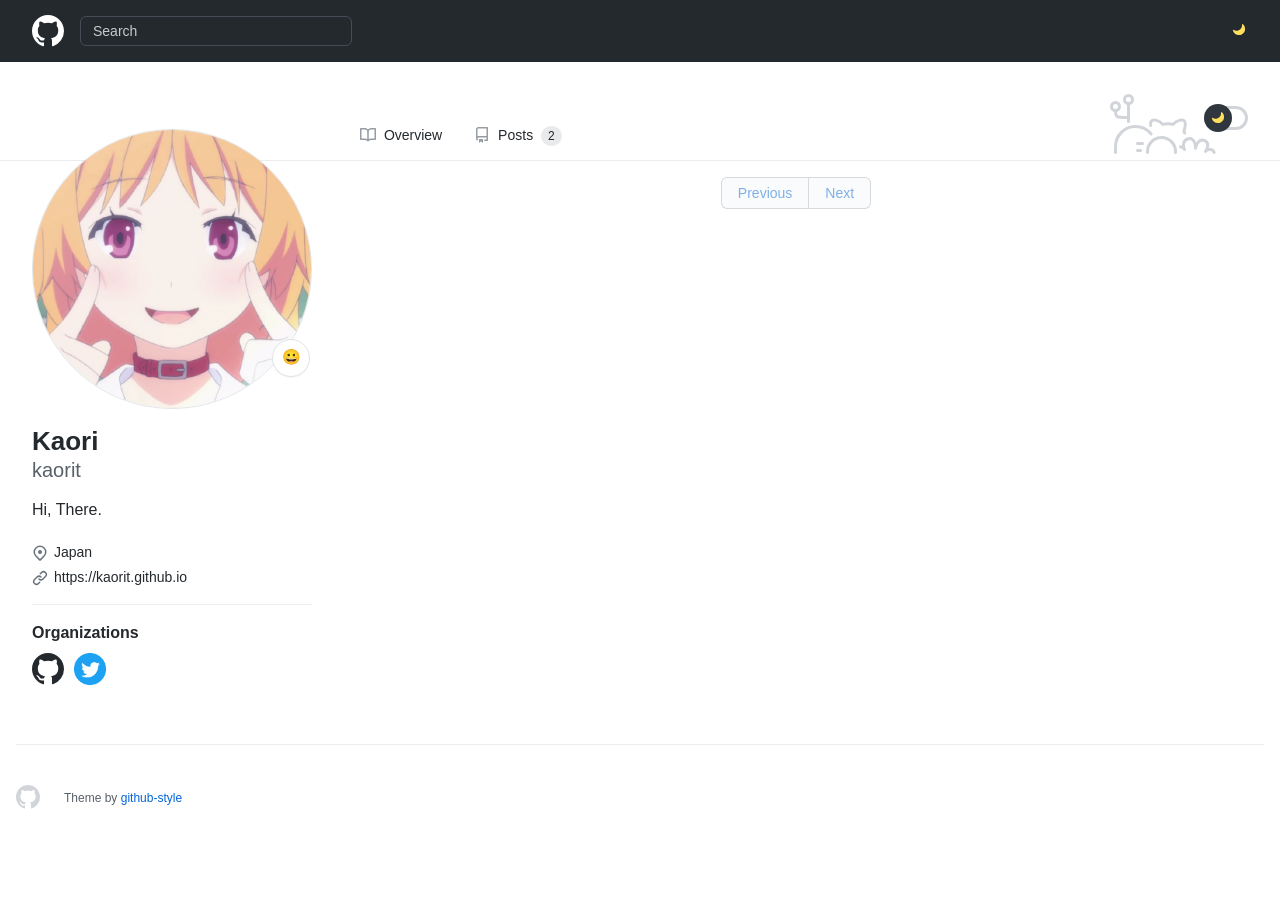
==== categories/index.html @ b24b8932 "Publishing to gh-pages (publish.sh)" ====
<!DOCTYPE html>
<html lang="ja-jp">
<head>
    <meta charset="utf-8">
    <meta name="viewport" content="width=device-width">
    <script type="application/javascript" src='https://kaorit.github.io/js/theme-mode.js'></script>
    <link rel="stylesheet" href='https://kaorit.github.io/css/frameworks.min.css' />
    <link rel="stylesheet" href='https://kaorit.github.io/css/github.min.css' />
    <link rel="stylesheet" href='https://kaorit.github.io/css/github-style.css' />
    <link rel="stylesheet" href='https://kaorit.github.io/css/light.css' />
    <link rel="stylesheet" href='https://kaorit.github.io/css/dark.css' />
    <link rel="stylesheet" href='https://kaorit.github.io/css/syntax.css' />
    <title>Categories - My Notes</title>
    
    <link rel="icon" type="image/x-icon" href='/images/favicon.png'>
    
    <meta name="theme-color" content="#1e2327">

    
    <meta name="description"
  content="" />
<meta name="keywords"
  content='blog, google analytics' />
<meta name="robots" content="noodp" />
<link rel="canonical" href="https://kaorit.github.io/categories/" />


<meta name="twitter:card" content="summary" />
<meta name="twitter:title" content="Categories - My Notes" />
<meta name="twitter:description"
  content="" />
<meta name="twitter:site" content="https://kaorit.github.io/" />
<meta name="twitter:creator" content="" />
<meta name="twitter:image"
  content="https://kaorit.github.io/">


<meta property="og:type" content="website" />
<meta property="og:title" content="Categories - My Notes">
<meta property="og:description"
  content="" />
<meta property="og:url" content="https://kaorit.github.io/categories/" />
<meta property="og:site_name" content="Categories" />
<meta property="og:image"
  content="https://kaorit.github.io/">
<meta property="og:image:width" content="2048">
<meta property="og:image:height" content="1024">




<link href="/categories/index.xml" rel="alternate" type="application/rss+xml" title="My Notes" />









</head>

<body>
  <div style="position: relative">
  <header class="Header js-details-container Details px-3 px-md-4 px-lg-5 flex-wrap flex-md-nowrap open Details--on">
    <div class="Header-item mobile-none" style="margin-top: -4px; margin-bottom: -4px;">
      <a class="Header-link" href="https://kaorit.github.io/">
        <svg class="octicon" height="32" viewBox="0 0 16 16" version="1.1" width="32">
          <path fill-rule="evenodd"
            d="M8 0C3.58 0 0 3.58 0 8c0 3.54 2.29 6.53 5.47 7.59.4.07.55-.17.55-.38 0-.19-.01-.82-.01-1.49-2.01.37-2.53-.49-2.69-.94-.09-.23-.48-.94-.82-1.13-.28-.15-.68-.52-.01-.53.63-.01 1.08.58 1.23.82.72 1.21 1.87.87 2.33.66.07-.52.28-.87.51-1.07-1.78-.2-3.64-.89-3.64-3.95 0-.87.31-1.59.82-2.15-.08-.2-.36-1.02.08-2.12 0 0 .67-.21 2.2.82.64-.18 1.32-.27 2-.27.68 0 1.36.09 2 .27 1.53-1.04 2.2-.82 2.2-.82.44 1.1.16 1.92.08 2.12.51.56.82 1.27.82 2.15 0 3.07-1.87 3.75-3.65 3.95.29.25.54.73.54 1.48 0 1.07-.01 1.93-.01 2.2 0 .21.15.46.55.38A8.013 8.013 0 0016 8c0-4.42-3.58-8-8-8z">
          </path>
        </svg>
      </a>
    </div>
    <div class="Header-item d-md-none">
      <button class="Header-link btn-link js-details-target" type="button"
        onclick="document.querySelector('#header-search').style.display = document.querySelector('#header-search').style.display == 'none'? 'block': 'none'">
        <svg height="24" class="octicon octicon-three-bars" viewBox="0 0 16 16" version="1.1" width="24">
          <path fill-rule="evenodd"
            d="M1 2.75A.75.75 0 011.75 2h12.5a.75.75 0 110 1.5H1.75A.75.75 0 011 2.75zm0 5A.75.75 0 011.75 7h12.5a.75.75 0 110 1.5H1.75A.75.75 0 011 7.75zM1.75 12a.75.75 0 100 1.5h12.5a.75.75 0 100-1.5H1.75z">
          </path>
        </svg>
      </button>
    </div>
    <div style="display: none;" id="header-search"
      class="Header-item Header-item--full flex-column flex-md-row width-full flex-order-2 flex-md-order-none mr-0 mr-md-3 mt-3 mt-md-0 Details-content--hidden-not-important d-md-flex">
      <div
        class="Header-search header-search flex-auto js-site-search position-relative flex-self-stretch flex-md-self-auto mb-3 mb-md-0 mr-0 mr-md-3 scoped-search site-scoped-search js-jump-to">
        <div class="position-relative">
          <form target="_blank" action="https://www.google.com/search" accept-charset="UTF-8" method="get"
            autocomplete="off">
            <label
              class="Header-search-label form-control input-sm header-search-wrapper p-0 js-chromeless-input-container header-search-wrapper-jump-to position-relative d-flex flex-justify-between flex-items-center">
              <input type="text"
                class="Header-search-input form-control input-sm header-search-input jump-to-field js-jump-to-field js-site-search-focus js-site-search-field is-clearable"
                name="q" value="" placeholder="Search" autocomplete="off">
              <input type="hidden" name="q" value="site:https://kaorit.github.io/">
            </label>
          </form>
        </div>
      </div>
    </div>

    <div class="Header-item Header-item--full flex-justify-center d-md-none position-relative">
      <a class="Header-link " href="https://kaorit.github.io/">
        <svg class="octicon octicon-mark-github v-align-middle" height="32" viewBox="0 0 16 16" version="1.1"
          width="32">
          <path fill-rule="evenodd"
            d="M8 0C3.58 0 0 3.58 0 8c0 3.54 2.29 6.53 5.47 7.59.4.07.55-.17.55-.38 0-.19-.01-.82-.01-1.49-2.01.37-2.53-.49-2.69-.94-.09-.23-.48-.94-.82-1.13-.28-.15-.68-.52-.01-.53.63-.01 1.08.58 1.23.82.72 1.21 1.87.87 2.33.66.07-.52.28-.87.51-1.07-1.78-.2-3.64-.89-3.64-3.95 0-.87.31-1.59.82-2.15-.08-.2-.36-1.02.08-2.12 0 0 .67-.21 2.2.82.64-.18 1.32-.27 2-.27.68 0 1.36.09 2 .27 1.53-1.04 2.2-.82 2.2-.82.44 1.1.16 1.92.08 2.12.51.56.82 1.27.82 2.15 0 3.07-1.87 3.75-3.65 3.95.29.25.54.73.54 1.48 0 1.07-.01 1.93-.01 2.2 0 .21.15.46.55.38A8.013 8.013 0 0016 8c0-4.42-3.58-8-8-8z">
          </path>
        </svg>
      </a>
    </div>
    <div class="Header-item" style="margin-right: 0;">
      <a href="javascript:void(0)" class="Header-link no-select" onclick="switchTheme()">
        <svg style="fill: var(--color-profile-color-modes-toggle-moon);" class="no-select" viewBox="0 0 16 16"
          version="1.1" width="16" height="16">
          <path fill-rule="evenodd" clip-rule="evenodd"
            d="M4.52208 7.71754C7.5782 7.71754 10.0557 5.24006 10.0557 2.18394C10.0557 1.93498 10.0392 1.68986 10.0074 1.44961C9.95801 1.07727 10.3495 0.771159 10.6474 0.99992C12.1153 2.12716 13.0615 3.89999 13.0615 5.89383C13.0615 9.29958 10.3006 12.0605 6.89485 12.0605C3.95334 12.0605 1.49286 10.001 0.876728 7.24527C0.794841 6.87902 1.23668 6.65289 1.55321 6.85451C2.41106 7.40095 3.4296 7.71754 4.52208 7.71754Z">
          </path>
        </svg>
      </a>
    </div>
  </header>
</div>
  
<div class="application-main">
  <main>
    


<div class="mt-4 position-sticky top-0 d-none d-md-block bg-white width-full border-bottom color-border-secondary"
  style="z-index:3;">
  <div class="container-xl px-3 px-md-4 px-lg-5">
    <div class="gutter-condensed gutter-lg flex-column flex-md-row d-flex">
      <div class="flex-shrink-0 col-12 col-md-3 mb-4 mb-md-0">
      </div>
      <div class="flex-shrink-0 col-12 col-md-9 mb-4 mb-md-0">
        <div class="UnderlineNav width-full box-shadow-none hx_UnderlineNav-with-profile-color-modes-banner">
          <nav class="UnderlineNav-body">
            <a class="UnderlineNav-item " href="https://kaorit.github.io/">
              <svg class="octicon octicon-book UnderlineNav-octicon hide-sm" height="16" viewBox="0 0 16 16"
                version="1.1" width="16">
                <path fill-rule="evenodd"
                  d="M0 1.75A.75.75 0 01.75 1h4.253c1.227 0 2.317.59 3 1.501A3.744 3.744 0 0111.006 1h4.245a.75.75 0 01.75.75v10.5a.75.75 0 01-.75.75h-4.507a2.25 2.25 0 00-1.591.659l-.622.621a.75.75 0 01-1.06 0l-.622-.621A2.25 2.25 0 005.258 13H.75a.75.75 0 01-.75-.75V1.75zm8.755 3a2.25 2.25 0 012.25-2.25H14.5v9h-3.757c-.71 0-1.4.201-1.992.572l.004-7.322zm-1.504 7.324l.004-5.073-.002-2.253A2.25 2.25 0 005.003 2.5H1.5v9h3.757a3.75 3.75 0 011.994.574z">
                </path>
              </svg>
              Overview
            </a>
            <a class="UnderlineNav-item " href="https://kaorit.github.io//post/">
              <svg class="octicon octicon-repo UnderlineNav-octicon hide-sm" height="16" viewBox="0 0 16 16"
                version="1.1" width="16">
                <path fill-rule="evenodd"
                  d="M2 2.5A2.5 2.5 0 014.5 0h8.75a.75.75 0 01.75.75v12.5a.75.75 0 01-.75.75h-2.5a.75.75 0 110-1.5h1.75v-2h-8a1 1 0 00-.714 1.7.75.75 0 01-1.072 1.05A2.495 2.495 0 012 11.5v-9zm10.5-1V9h-8c-.356 0-.694.074-1 .208V2.5a1 1 0 011-1h8zM5 12.25v3.25a.25.25 0 00.4.2l1.45-1.087a.25.25 0 01.3 0L8.6 15.7a.25.25 0 00.4-.2v-3.25a.25.25 0 00-.25-.25h-3.5a.25.25 0 00-.25.25z">
                </path>
              </svg>
              Posts
              <span class="Counter">2</span>
            </a>
          </nav>
          <div class="profile-color-modes js-promo-color-modes-banner-profile isInitialToggle">
            <svg width="106" height="60" viewBox="0 0 106 60" fill="none" stroke-width="3" stroke-linecap="round"
              stroke-linejoin="round" xmlns="http://www.w3.org/2000/svg">
              <g class="profile-color-modes-illu-group profile-color-modes-illu-red">
                <path d="M37.5 58.5V57.5C37.5 49.768 43.768 43.5 51.5 43.5V43.5C59.232 43.5 65.5 49.768 65.5 57.5V58.5">
                </path>
              </g>
              <g class="profile-color-modes-illu-group profile-color-modes-illu-orange">
                <path
                  d="M104.07 58.5C103.401 55.092 97.7635 54.3869 95.5375 57.489C97.4039 54.6411 99.7685 48.8845 94.6889 46.6592C89.4817 44.378 86.1428 50.1604 85.3786 54.1158C85.9519 50.4768 83.7226 43.294 78.219 44.6737C72.7154 46.0534 72.7793 51.3754 74.4992 55.489C74.169 54.7601 72.4917 53.3567 70.5 52.8196">
                </path>
              </g>
              <g class="profile-color-modes-illu-group profile-color-modes-illu-purple">
                <path
                  d="M5.51109 58.5V52.5C5.51109 41.4543 14.4654 32.5 25.5111 32.5C31.4845 32.5 36.8464 35.1188 40.5111 39.2709C40.7212 39.5089 40.9258 39.7521 41.1245 40">
                </path>
                <path d="M27.511 49.5C29.6777 49.5 28.911 49.5 32.511 49.5"></path>
                <path d="M27.511 56.5C29.6776 56.5 26.911 56.5 30.511 56.5"></path>
              </g>
              <g class="profile-color-modes-illu-group profile-color-modes-illu-green">
                <circle cx="5.5" cy="12.5" r="4"></circle>
                <circle cx="18.5" cy="5.5" r="4"></circle>
                <path d="M18.5 9.5L18.5 27.5"></path>
                <path d="M18.5 23.5C6 23.5 5.5 23.6064 5.5 16.5"></path>
              </g>
              <g class="profile-color-modes-illu-group profile-color-modes-illu-blue">
                <g class="profile-color-modes-illu-frame">
                  <path
                    d="M40.6983 31.5C40.5387 29.6246 40.6456 28.0199 41.1762 27.2317C42.9939 24.5312 49.7417 26.6027 52.5428 30.2409C54.2551 29.8552 56.0796 29.6619 57.9731 29.6619C59.8169 29.6619 61.5953 29.8452 63.2682 30.211C66.0833 26.5913 72.799 24.5386 74.6117 27.2317C75.6839 28.8246 75.0259 33.7525 73.9345 37.5094C74.2013 37.9848 74.4422 38.4817 74.6555 39">
                  </path>
                </g>
                <g class="profile-color-modes-illu-frame">
                  <path
                    d="M41.508 31.5C41.6336 31.2259 41.7672 30.9582 41.9085 30.6968C40.7845 26.9182 40.086 21.8512 41.1762 20.2317C42.9939 17.5312 49.7417 19.6027 52.5428 23.2409C54.2551 22.8552 56.0796 22.6619 57.9731 22.6619C59.8169 22.6619 61.5953 22.8452 63.2682 23.211C66.0833 19.5913 72.799 17.5386 74.6117 20.2317C75.6839 21.8246 75.0259 26.7525 73.9345 30.5094C75.1352 32.6488 75.811 35.2229 75.811 38.2283C75.811 38.49 75.8058 38.7472 75.7957 39">
                  </path>
                  <path d="M49.4996 33V35.6757"></path>
                  <path d="M67.3375 33V35.6757"></path>
                </g>
                <g class="profile-color-modes-illu-frame">
                  <path
                    d="M41.508 31.5C41.6336 31.2259 41.7672 30.9582 41.9085 30.6968C40.7845 26.9182 40.086 21.8512 41.1762 20.2317C42.9939 17.5312 49.7417 19.6027 52.5428 23.2409C54.2551 22.8552 56.0796 22.6619 57.9731 22.6619C59.8169 22.6619 61.5953 22.8452 63.2682 23.211C66.0833 19.5913 72.799 17.5386 74.6117 20.2317C75.6839 21.8246 75.0259 26.7525 73.9345 30.5094C75.1352 32.6488 75.811 35.2229 75.811 38.2283C75.811 38.49 75.8058 38.7472 75.7957 39">
                  </path>
                </g>
                <g class="profile-color-modes-illu-frame">
                  <path
                    d="M41.508 31.5C41.6336 31.2259 41.7672 30.9582 41.9085 30.6968C40.7845 26.9182 40.086 21.8512 41.1762 20.2317C42.9939 17.5312 49.7417 19.6027 52.5428 23.2409C54.2551 22.8552 56.0796 22.6619 57.9731 22.6619C59.8169 22.6619 61.5953 22.8452 63.2682 23.211C66.0833 19.5913 72.799 17.5386 74.6117 20.2317C75.6839 21.8246 75.0259 26.7525 73.9345 30.5094C75.1352 32.6488 75.811 35.2229 75.811 38.2283C75.811 38.49 75.8058 38.7472 75.7957 39">
                  </path>
                  <path d="M49.4996 33V35.6757"></path>
                  <path d="M67.3375 33V35.6757"></path>
                </g>
                <g class="profile-color-modes-illu-frame">
                  <path
                    d="M41.508 31.5C41.6336 31.2259 41.7672 30.9582 41.9085 30.6968C40.7845 26.9182 40.086 21.8512 41.1762 20.2317C42.9939 17.5312 49.7417 19.6027 52.5428 23.2409C54.2551 22.8552 56.0796 22.6619 57.9731 22.6619C59.8169 22.6619 61.5953 22.8452 63.2682 23.211C66.0833 19.5913 72.799 17.5386 74.6117 20.2317C75.6839 21.8246 75.0259 26.7525 73.9345 30.5094C75.1352 32.6488 75.811 35.2229 75.811 38.2283C75.811 38.49 75.8058 38.7472 75.7957 39">
                  </path>
                </g>
                <g class="profile-color-modes-illu-frame">
                  <path
                    d="M41.508 31.5C41.6336 31.2259 41.7672 30.9582 41.9085 30.6968C40.7845 26.9182 40.086 21.8512 41.1762 20.2317C42.9939 17.5312 49.7417 19.6027 52.5428 23.2409C54.2551 22.8552 56.0796 22.6619 57.9731 22.6619C59.8169 22.6619 61.5953 22.8452 63.2682 23.211C66.0833 19.5913 72.799 17.5386 74.6117 20.2317C75.6839 21.8246 75.0259 26.7525 73.9345 30.5094C75.1352 32.6488 75.811 35.2229 75.811 38.2283C75.811 38.49 75.8058 38.7472 75.7957 39">
                  </path>
                  <path d="M49.4996 33V35.6757"></path>
                  <path d="M67.3375 33V35.6757"></path>
                </g>
                <g class="profile-color-modes-illu-frame">
                  <path
                    d="M73.4999 40.2236C74.9709 38.2049 75.8108 35.5791 75.8108 32.2283C75.8108 29.2229 75.1351 26.6488 73.9344 24.5094C75.0258 20.7525 75.6838 15.8246 74.6116 14.2317C72.7989 11.5386 66.0832 13.5913 63.2681 17.211C61.5952 16.8452 59.8167 16.6619 57.973 16.6619C56.0795 16.6619 54.2549 16.8552 52.5427 17.2409C49.7416 13.6027 42.9938 11.5312 41.176 14.2317C40.0859 15.8512 40.7843 20.9182 41.9084 24.6968C41.003 26.3716 40.4146 28.3065 40.2129 30.5">
                  </path>
                  <path d="M82.9458 30.5471L76.8413 31.657"></path>
                  <path d="M76.2867 34.4319L81.8362 37.7616"></path>
                  <path d="M49.4995 27.8242V30.4999"></path>
                  <path d="M67.3374 27.8242V30.4998"></path>
                </g>
                <g class="profile-color-modes-illu-frame">
                  <path
                    d="M45.3697 34.2658C41.8877 32.1376 39.7113 28.6222 39.7113 23.2283C39.7113 20.3101 40.3483 17.7986 41.4845 15.6968C40.3605 11.9182 39.662 6.85125 40.7522 5.23168C42.5699 2.53117 49.3177 4.6027 52.1188 8.24095C53.831 7.85521 55.6556 7.66186 57.5491 7.66186C59.3929 7.66186 61.1713 7.84519 62.8442 8.21095C65.6593 4.59134 72.375 2.5386 74.1877 5.23168C75.2599 6.82461 74.6019 11.7525 73.5105 15.5094C74.7112 17.6488 75.3869 20.2229 75.3869 23.2283C75.3869 28.6222 73.2105 32.1376 69.7285 34.2658C70.8603 35.5363 72.6057 38.3556 73.3076 40">
                  </path>
                  <path d="M49.0747 19.8242V22.4999"></path>
                  <path
                    d="M54.0991 28C54.6651 29.0893 55.7863 30.0812 57.9929 30.0812C59.0642 30.0812 59.8797 29.8461 60.5 29.4788">
                  </path>
                  <path d="M66.9126 19.8242V22.4999"></path>
                  <path d="M33.2533 20.0237L39.0723 22.1767"></path>
                  <path d="M39.1369 25.0058L33.0935 27.3212"></path>
                  <path d="M81.8442 19.022L76.0252 21.1751"></path>
                  <path d="M75.961 24.0041L82.0045 26.3196"></path>
                </g>
                <g class="profile-color-modes-illu-frame">
                  <path
                    d="M73.4999 40.2236C74.9709 38.2049 75.8108 35.5791 75.8108 32.2283C75.8108 29.2229 75.1351 26.6488 73.9344 24.5094C75.0258 20.7525 75.6838 15.8246 74.6116 14.2317C72.7989 11.5386 66.0832 13.5913 63.2681 17.211C61.5952 16.8452 59.8167 16.6619 57.973 16.6619C56.0795 16.6619 54.2549 16.8552 52.5427 17.2409C49.7416 13.6027 42.9938 11.5312 41.176 14.2317C40.0859 15.8512 40.7843 20.9182 41.9084 24.6968C41.003 26.3716 40.4146 28.3065 40.2129 30.5">
                  </path>
                  <path d="M82.9458 30.5471L76.8413 31.657"></path>
                  <path d="M76.2867 34.4319L81.8362 37.7616"></path>
                  <path d="M49.4995 27.8242V30.4999"></path>
                  <path d="M67.3374 27.8242V30.4998"></path>
                </g>
                <g class="profile-color-modes-illu-frame">
                  <path
                    d="M40.6983 31.5C40.5387 29.6246 40.6456 28.0199 41.1762 27.2317C42.9939 24.5312 49.7417 26.6027 52.5428 30.2409C54.2551 29.8552 56.0796 29.6619 57.9731 29.6619C59.8169 29.6619 61.5953 29.8452 63.2682 30.211C66.0833 26.5913 72.799 24.5386 74.6117 27.2317C75.6839 28.8246 75.0259 33.7525 73.9345 37.5094C74.2013 37.9848 74.4422 38.4817 74.6555 39">
                  </path>
                </g>
              </g>
            </svg>
            <span class="profile-color-modes-toggle js-promo-color-modes-toggle no-select" tabindex="0"
              onclick="switchTheme()">
              <div class="profile-color-modes-toggle-track no-select"></div>
              <div class="profile-color-modes-toggle-thumb js-promo-color-modes-thumb">
                <svg style="fill: var(--color-profile-color-modes-toggle-moon); margin: 7px 0 0 7px;" width="14"
                  height="13" viewBox="0 0 14 13" xmlns="http://www.w3.org/2000/svg">
                  <path fill-rule="evenodd" clip-rule="evenodd"
                    d="M4.52208 7.71754C7.5782 7.71754 10.0557 5.24006 10.0557 2.18394C10.0557 1.93498 10.0392 1.68986 10.0074 1.44961C9.95801 1.07727 10.3495 0.771159 10.6474 0.99992C12.1153 2.12716 13.0615 3.89999 13.0615 5.89383C13.0615 9.29958 10.3006 12.0605 6.89485 12.0605C3.95334 12.0605 1.49286 10.001 0.876728 7.24527C0.794841 6.87902 1.23668 6.65289 1.55321 6.85451C2.41106 7.40095 3.4296 7.71754 4.52208 7.71754Z">
                  </path>
                </svg>
              </div>
            </span>
          </div>
        </div>
      </div>
    </div>
  </div>
</div>

<div class="container-xl px-3 px-md-4 px-lg-5">
  <div class="gutter-condensed gutter-lg flex-column flex-md-row d-flex">
    <div class="flex-shrink-0 col-12 col-md-3 mb-4 mb-md-0">
      <div class="h-card mt-md-n5" style="margin-top:24px">
        <div class="user-profile-sticky-bar js-user-profile-sticky-bar d-none d-md-block" id="headerStuck">
          <div class="user-profile-mini-vcard d-table">
            <span class="user-profile-mini-avatar d-table-cell v-align-middle lh-condensed-ultra pr-2">
              
              <img class="rounded-1 avatar-user" height="32" width="32" src="https://kaorit.github.io/images/avatar.png">
              
            </span>
            <span class="d-table-cell v-align-middle lh-condensed">
              <strong>Kaori</strong>
            </span>
          </div>
        </div>
        <div class="clearfix d-flex d-md-block flex-items-center mb-4 mb-md-0">
          <div class="position-relative d-inline-block col-2 col-md-12 mr-3 mr-md-0 flex-shrink-0" style="z-index:4;">
            
            <a href="https://kaorit.github.io/images/avatar.png">
              <img style="height:auto;" alt="Avatar" width="260" height="260" id="headerImg"
                class="avatar avatar-user width-full border bg-white" src="https://kaorit.github.io/images/avatar.png">
            </a>
            
            
            <div class="user-status-container position-relative hide-sm hide-md">
              <div class="f5 user-status-circle-badge-container">
                <div class="user-status-circle-badge d-inline-block lh-condensed-ultra p-2">
                  <div class="d-flex flex-items-center flex-items-stretch">
                    <div class="f6 lh-condensed user-status-header d-inline-flex user-status-emoji-only-header circle">
                      <div class="user-status-emoji-container flex-shrink-0 mr-2 d-flex flex-items-center flex-justify-center ">
                        <div><g-emoji class="g-emoji">😀</g-emoji></div>
                      </div>
                    </div>
                  </div>
                </div>
              </div>
            </div>
            
          </div>

          <div
            class="vcard-names-container float-left col-10 col-md-12 pt-1 pt-md-3 pb-1 pb-md-3 js-sticky js-user-profile-sticky-fields"
            data-original-top="0px" style="position: sticky;">
            <h1 class="vcard-names pl-2 pl-md-0">
              <span class="p-name vcard-fullname d-block overflow-hidden">Kaori</span>
              
              <span class="p-nickname vcard-username d-block">kaorit</span>
              
            </h1>
          </div>
        </div>

        <div class="p-note user-profile-bio mb-3 js-user-profile-bio f4">
          <div>Hi, There.</div>
        </div>

        <div class="d-flex flex-column">
          <div class="js-profile-editable-area d-flex flex-column d-md-block">
            <ul class="vcard-details">
              
              <li class="vcard-detail pt-1 css-truncate css-truncate-target hide-sm hide-md">
                <svg class="octicon octicon-location" viewBox="0 0 16 16" version="1.1" width="16" height="16">
                  <path fill-rule="evenodd"
                    d="M11.536 3.464a5 5 0 010 7.072L8 14.07l-3.536-3.535a5 5 0 117.072-7.072v.001zm1.06 8.132a6.5 6.5 0 10-9.192 0l3.535 3.536a1.5 1.5 0 002.122 0l3.535-3.536zM8 9a2 2 0 100-4 2 2 0 000 4z">
                  </path>
                </svg>
                <span class="p-label">Japan</span>
              </li>
              

              

              <li class="vcard-detail pt-1 css-truncate css-truncate-target ">
                <svg class="octicon octicon-link" viewBox="0 0 16 16" version="1.1" width="16" height="16">
                  <path fill-rule="evenodd"
                    d="M7.775 3.275a.75.75 0 001.06 1.06l1.25-1.25a2 2 0 112.83 2.83l-2.5 2.5a2 2 0 01-2.83 0 .75.75 0 00-1.06 1.06 3.5 3.5 0 004.95 0l2.5-2.5a3.5 3.5 0 00-4.95-4.95l-1.25 1.25zm-4.69 9.64a2 2 0 010-2.83l2.5-2.5a2 2 0 012.83 0 .75.75 0 001.06-1.06 3.5 3.5 0 00-4.95 0l-2.5 2.5a3.5 3.5 0 004.95 4.95l1.25-1.25a.75.75 0 00-1.06-1.06l-1.25 1.25a2 2 0 01-2.83 0z">
                  </path>
                </svg>
                
                <a rel="nofollow me" class="link-gray-dark" href="https://kaorit.github.io">https://kaorit.github.io</a>
                
              </li>
            </ul>
          </div>
        </div>

        <div class="border-top color-border-secondary pt-3 mt-3 clearfix hide-sm hide-md">
          <h2 class="mb-2 h4">Organizations</h2>
          <div style="display:flex;justify-content:flex-start;flex-wrap:wrap;margin-bottom:3px;">
          
          <a style="margin: 0 10px 10px 0;" href="https://github.com/kaorit">
            <svg id="github-icon" viewBox="0 0 16 16" version="1.1" width="32" height="32" fill="#24292e">
              <path fill-rule="evenodd" d="M8 0C3.58 0 0 3.58 0 8c0 3.54 2.29 6.53 5.47 7.59.4.07.55-.17.55-.38 0-.19-.01-.82-.01-1.49-2.01.37-2.53-.49-2.69-.94-.09-.23-.48-.94-.82-1.13-.28-.15-.68-.52-.01-.53.63-.01 1.08.58 1.23.82.72 1.21 1.87.87 2.33.66.07-.52.28-.87.51-1.07-1.78-.2-3.64-.89-3.64-3.95 0-.87.31-1.59.82-2.15-.08-.2-.36-1.02.08-2.12 0 0 .67-.21 2.2.82.64-.18 1.32-.27 2-.27.68 0 1.36.09 2 .27 1.53-1.04 2.2-.82 2.2-.82.44 1.1.16 1.92.08 2.12.51.56.82 1.27.82 2.15 0 3.07-1.87 3.75-3.65 3.95.29.25.54.73.54 1.48 0 1.07-.01 1.93-.01 2.2 0 .21.15.46.55.38A8.013 8.013 0 0016 8c0-4.42-3.58-8-8-8z">
              </path>
            </svg>
          </a>
          

          
          <a style="margin: 0 10px 10px 0;" href="https://twitter.com/kaorit">
            <img alt="@twitter" width="32" height="32" src="https://kaorit.github.io/images/twitter.png" class="avatar">
          </a>
          

          

          

          

          

          

          

          
         </div>
        </div>
      </div>
    </div>

    <div class="flex-shrink-0 col-12 col-md-9 mb-4 mb-md-0">
      

<div class="UnderlineNav user-profile-nav d-block d-md-none position-sticky top-0 pl-3 ml-n3 mr-n3 pr-3 bg-white"
  style="z-index:3;">
  <nav class="UnderlineNav-body">
    <a class="UnderlineNav-item " href="https://kaorit.github.io/">
      <svg class="octicon octicon-book UnderlineNav-octicon hide-sm" height="16" viewBox="0 0 16 16" version="1.1"
        width="16">
        <path fill-rule="evenodd"
          d="M0 1.75A.75.75 0 01.75 1h4.253c1.227 0 2.317.59 3 1.501A3.744 3.744 0 0111.006 1h4.245a.75.75 0 01.75.75v10.5a.75.75 0 01-.75.75h-4.507a2.25 2.25 0 00-1.591.659l-.622.621a.75.75 0 01-1.06 0l-.622-.621A2.25 2.25 0 005.258 13H.75a.75.75 0 01-.75-.75V1.75zm8.755 3a2.25 2.25 0 012.25-2.25H14.5v9h-3.757c-.71 0-1.4.201-1.992.572l.004-7.322zm-1.504 7.324l.004-5.073-.002-2.253A2.25 2.25 0 005.003 2.5H1.5v9h3.757a3.75 3.75 0 011.994.574z">
        </path>
      </svg>
      Overview
    </a>
    <a class='UnderlineNav-item  '
      href="https://kaorit.github.io//post/">
      <svg class="octicon octicon-repo UnderlineNav-octicon hide-sm" height="16" viewBox="0 0 16 16" version="1.1"
        width="16">
        <path fill-rule="evenodd"
          d="M2 2.5A2.5 2.5 0 014.5 0h8.75a.75.75 0 01.75.75v12.5a.75.75 0 01-.75.75h-2.5a.75.75 0 110-1.5h1.75v-2h-8a1 1 0 00-.714 1.7.75.75 0 01-1.072 1.05A2.495 2.495 0 012 11.5v-9zm10.5-1V9h-8c-.356 0-.694.074-1 .208V2.5a1 1 0 011-1h8zM5 12.25v3.25a.25.25 0 00.4.2l1.45-1.087a.25.25 0 01.3 0L8.6 15.7a.25.25 0 00.4-.2v-3.25a.25.25 0 00-.25-.25h-3.5a.25.25 0 00-.25.25z">
        </path>
      </svg>
      Posts
      <span class="Counter ">2</span>
    </a>
  </nav>
</div>

      
      
<div>
  <div class="position-relative">
    <div>
      
        
      
      <ul>
        
      </ul>
      <div class="paginate-container">
        <div class="BtnGroup">
          
          <button class="btn btn-outline BtnGroup-item" disabled="disabled">Previous</button>
          
          
          <button class="btn btn-outline BtnGroup-item" disabled="disabled">Next</button>
          
        </div>
      </div>
    </div>
  </div>
</div>

      
    </div>
  </div>
</div>
<script>
window.onscroll = function (e) {
  const headerImg = document.querySelector('#headerImg');
  if (headerImg.getBoundingClientRect().bottom <= 0) {
    document.querySelector('#headerStuck').classList.add('is-stuck');
  } else {
    document.querySelector('#headerStuck').classList.remove('is-stuck');
  }
};
var style = localStorage.getItem('data-color-mode');
iconElement = document.getElementById('github-icon');
if (style == 'light') {
  iconElement.setAttribute('fill', '#24292e');
}
else {
  iconElement.removeAttribute('fill');
  iconElement.setAttribute('class', 'octicon');
  iconElement.setAttribute('color', '#f0f6fc');
}
</script>


    

</div>

  <div class="footer container-xl width-full p-responsive">
  <div
    class="position-relative d-flex flex-row-reverse flex-lg-row flex-wrap flex-lg-nowrap flex-justify-center flex-lg-justify-between flex-sm-items-center pt-6 pb-2 mt-6 f6 text-gray border-top border-gray-light ">
    <a aria-label="Homepage" title="GitHub" class="footer-octicon d-none d-lg-block mr-lg-4" href="https://kaorit.github.io/">
      <svg height="24" class="octicon octicon-mark-github" viewBox="0 0 16 16" version="1.1" width="24">
        <path fill-rule="evenodd"
          d="M8 0C3.58 0 0 3.58 0 8c0 3.54 2.29 6.53 5.47 7.59.4.07.55-.17.55-.38 0-.19-.01-.82-.01-1.49-2.01.37-2.53-.49-2.69-.94-.09-.23-.48-.94-.82-1.13-.28-.15-.68-.52-.01-.53.63-.01 1.08.58 1.23.82.72 1.21 1.87.87 2.33.66.07-.52.28-.87.51-1.07-1.78-.2-3.64-.89-3.64-3.95 0-.87.31-1.59.82-2.15-.08-.2-.36-1.02.08-2.12 0 0 .67-.21 2.2.82.64-.18 1.32-.27 2-.27.68 0 1.36.09 2 .27 1.53-1.04 2.2-.82 2.2-.82.44 1.1.16 1.92.08 2.12.51.56.82 1.27.82 2.15 0 3.07-1.87 3.75-3.65 3.95.29.25.54.73.54 1.48 0 1.07-.01 1.93-.01 2.2 0 .21.15.46.55.38A8.013 8.013 0 0016 8c0-4.42-3.58-8-8-8z">
        </path>
      </svg>
    </a>
    <ul class="list-style-none d-flex flex-wrap col-12 flex-justify-center flex-lg-justify-between mb-2 mb-lg-0">
      
      <li class="mr-3 mr-lg-0">Theme by <a href='https://github.com/MeiK2333/github-style'>github-style</a></li>
      
    </ul>
  </div>
  <div class="d-flex flex-justify-center pb-6">
    <span class="f6 text-gray-light"></span>
  </div>


</div>
</body>

<script type="application/javascript" src="https://kaorit.github.io/js/github-style.js"></script>




</html>
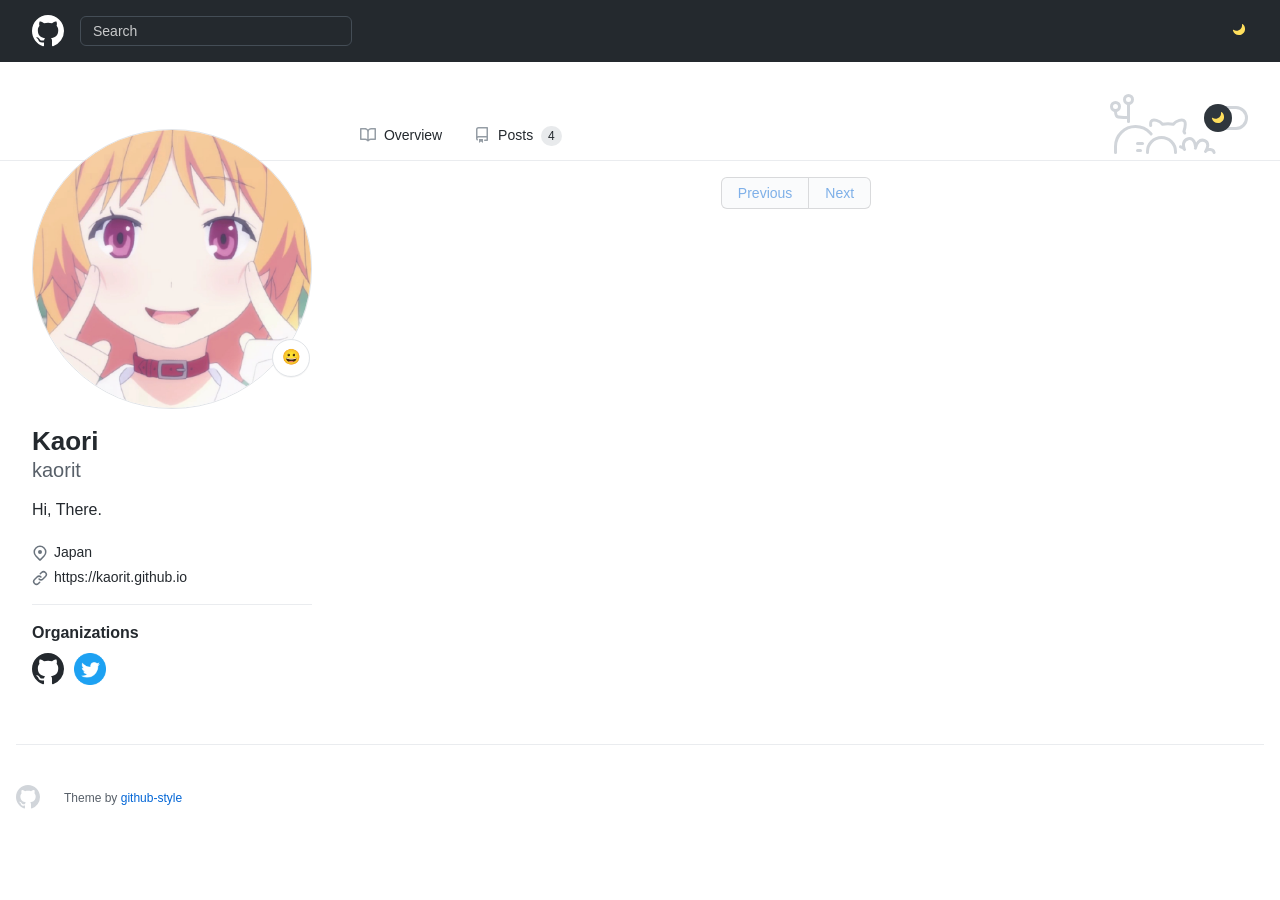
==== commit 86580294: "Publishing to gh-pages (publish.sh)" ====
--- a/categories/index.html
+++ b/categories/index.html
@@ -156,7 +156,7 @@
                 </path>
               </svg>
               Posts
-              <span class="Counter">2</span>
+              <span class="Counter">4</span>
             </a>
           </nav>
           <div class="profile-color-modes js-promo-color-modes-banner-profile isInitialToggle">
@@ -426,7 +426,7 @@
         </path>
       </svg>
       Posts
-      <span class="Counter ">2</span>
+      <span class="Counter ">4</span>
     </a>
   </nav>
 </div>
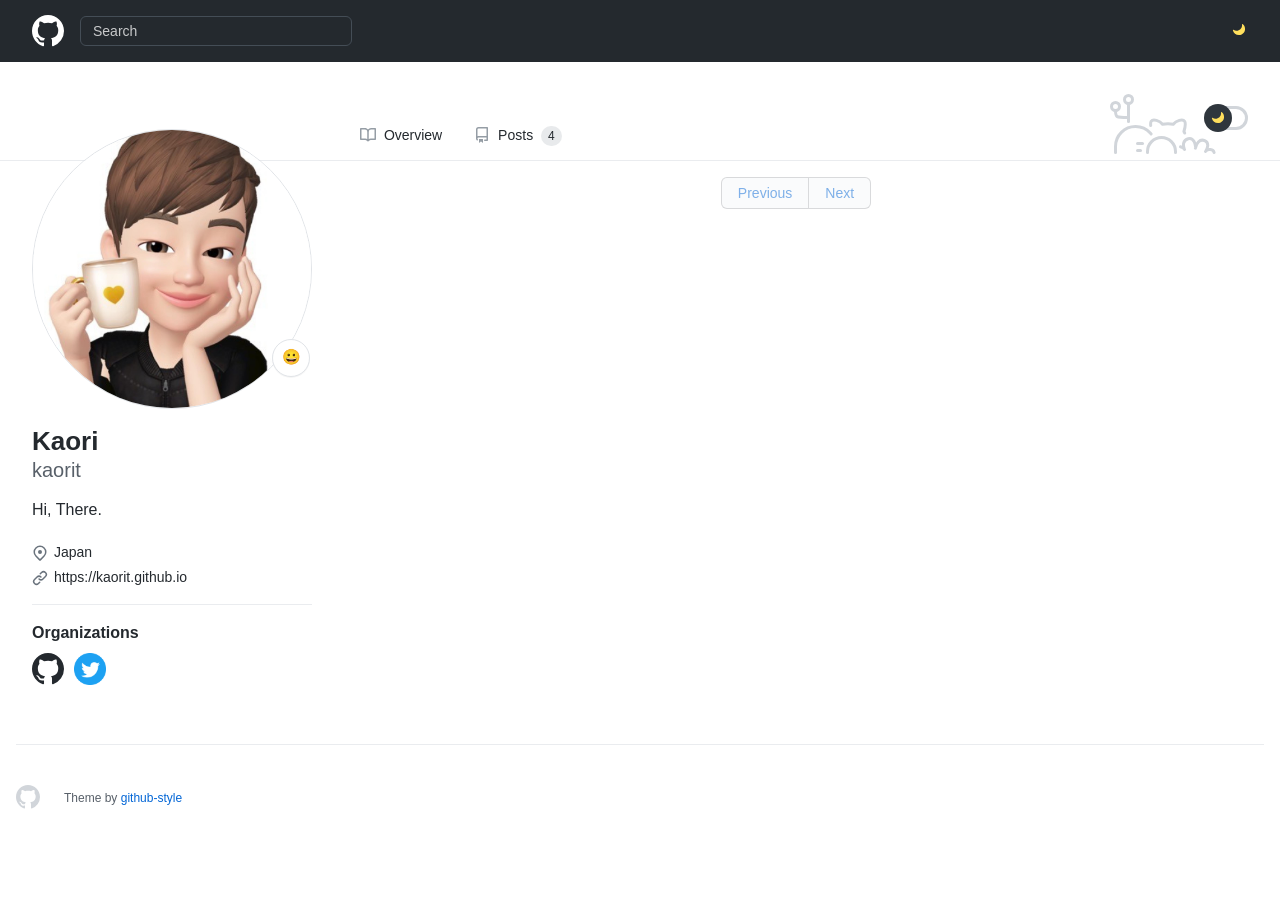
==== commit d26de817: "Publishing to gh-pages (publish.sh)" ====
(no text change in the page or its own stylesheets)
